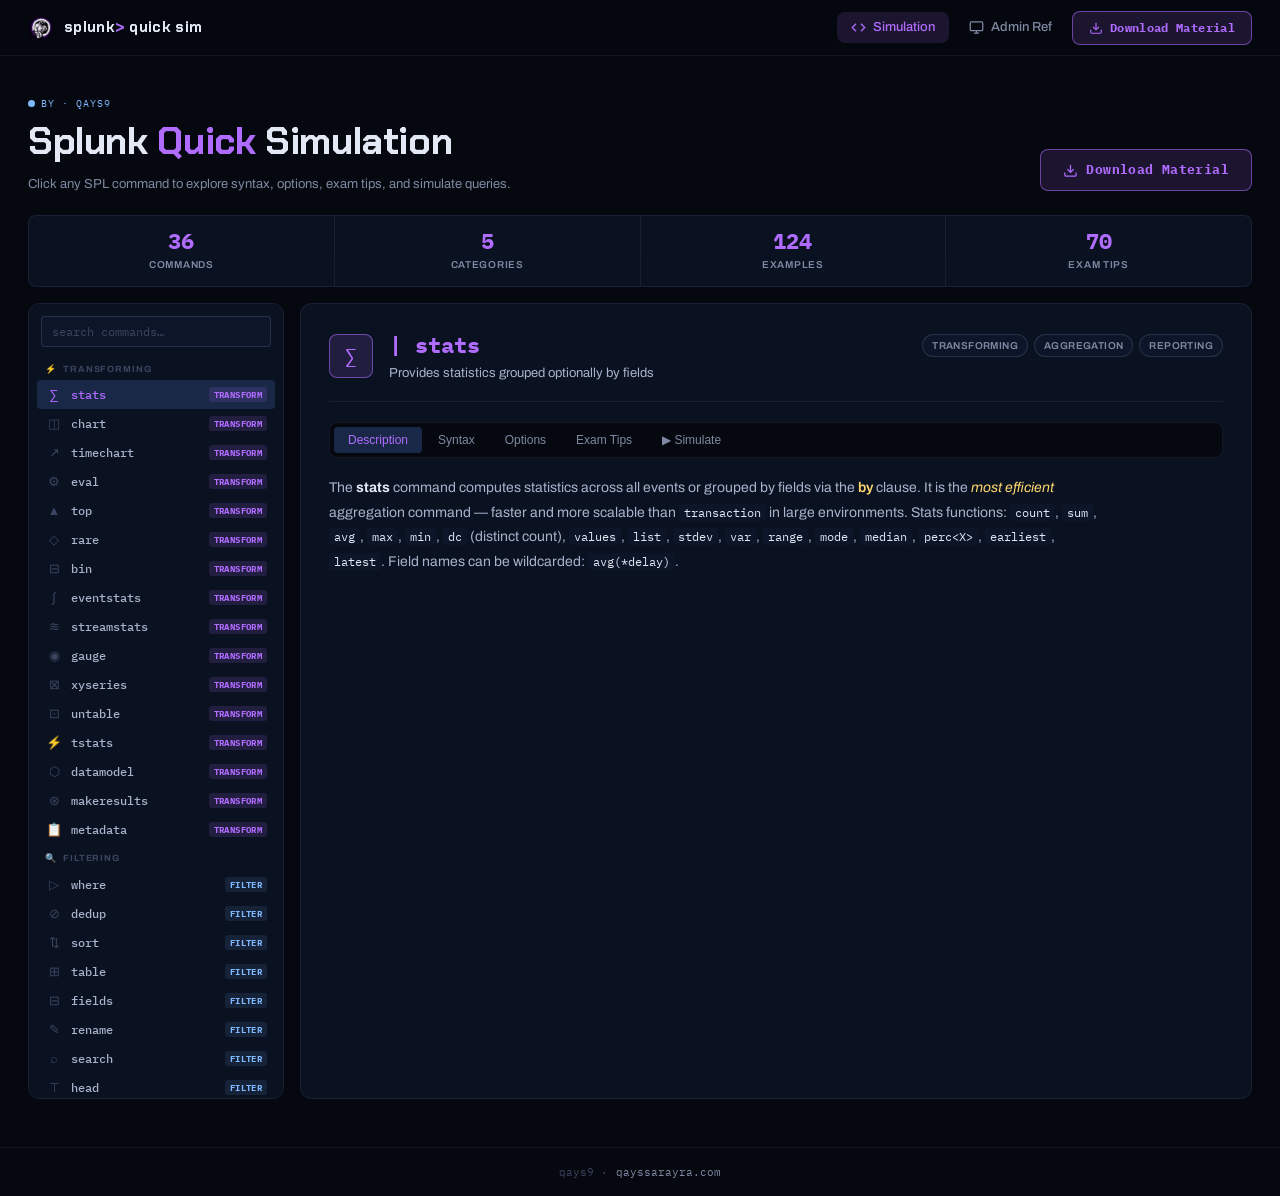
==== splk-1002/index.html @ dba1c32a "Add files via upload" ====
<!DOCTYPE html>
<html lang="en">
<head>
  <meta charset="UTF-8">
  <meta name="viewport" content="width=device-width, initial-scale=1.0">
  <title>Splunk Quick Simulation qays9</title>
  <meta name="description" content="Interactive Splunk SPL simulation tool by qays9.">
  <link rel="icon" href="assets/img/logo/qays9.png" type="image/png">
  <link rel="stylesheet" href="assets/css/root.css">
  <link rel="stylesheet" href="assets/css/style.css">
</head>
<body>

  <nav class="navbar">
    <a class="nav-brand" href="./">
      <img class="nav-logo" src="assets/img/logo/qays9.png" alt="qays9" onerror="this.style.display='none'">
      <span class="nav-title">splunk<span>&gt;</span> quick sim</span>
    </a>
    <div class="nav-links">
      <a class="nav-link active" href="./">
        <svg width="15" height="15" viewBox="0 0 24 24" fill="none" stroke="currentColor" stroke-width="2">
          <polyline points="16 18 22 12 16 6"/>
          <polyline points="8 6 2 12 8 18"/>
        </svg>
        Simulation
      </a>
      <a class="nav-link" href="../splk-1003/" target="_blank" rel="noopener">
        <svg width="15" height="15" viewBox="0 0 24 24" fill="none" stroke="currentColor" stroke-width="2">
          <rect x="2" y="3" width="20" height="14" rx="2"/>
          <path d="M8 21h8M12 17v4"/>
        </svg>
        Admin Ref
      </a>
      <a class="nav-download-btn" href="./files/PowerUser.zip" download>
        <svg width="14" height="14" viewBox="0 0 24 24" fill="none" stroke="currentColor" stroke-width="2">
          <path d="M21 15v4a2 2 0 0 1-2 2H5a2 2 0 0 1-2-2v-4"/>
          <polyline points="7 10 12 15 17 10"/>
          <line x1="12" y1="15" x2="12" y2="3"/>
        </svg>
        <span>Download Material</span>
      </a>
    </div>
  </nav>

  <div class="page-wrapper">

    <div class="hero">
      <div class="hero-left">
        <div class="hero-eyebrow">
          <svg width="7" height="7" viewBox="0 0 8 8" fill="currentColor"><circle cx="4" cy="4" r="4"/></svg>
          by &middot; qays9
        </div>
        <h1>Splunk <em>Quick</em> Simulation</h1>
        <p class="hero-sub">Click any SPL command to explore syntax, options, exam tips, and simulate queries.</p>
      </div>
      <div class="hero-actions">
        <a class="download-btn" href="./files/PowerUser.zip" download>
          <svg width="15" height="15" viewBox="0 0 24 24" fill="none" stroke="currentColor" stroke-width="2">
            <path d="M21 15v4a2 2 0 0 1-2 2H5a2 2 0 0 1-2-2v-4"/>
            <polyline points="7 10 12 15 17 10"/>
            <line x1="12" y1="15" x2="12" y2="3"/>
          </svg>
          Download Material
        </a>
      </div>
    </div>

    <div class="stats-bar" id="stats-bar"></div>

    <div class="main-layout">
      <div class="sidebar" id="sidebar"></div>
      <div class="content-area" id="content-area">
        <div id="home-grid-wrap" style="padding:20px">
          <div class="live-feed">
            <div class="live-feed-header">
              <div class="live-indicator">
                <div class="live-dot"></div>
                LIVE &middot; index=web_logs
              </div>
              <span style="font-size:10px;color:var(--text-dim);font-family:var(--font-mono)">qayssarayra.com</span>
            </div>
            <div class="live-feed-body" id="live-feed-body"></div>
          </div>
          <div id="home-grid"></div>
        </div>
      </div>
    </div>
  </div>

  <footer class="site-footer">
    qays9 &middot;
    <a href="https://qayssarayra.com" target="_blank" rel="noopener">qayssarayra.com</a>
  </footer>

  <script src="assets/js/data.js"></script>
  <script src="assets/js/sim.js"></script>
  <script src="assets/js/init.js"></script>
</body>
</html>
---- splk-1002/assets/css/root.css ----
:root {
  --bg0: #05080F;
  --bg1: #0A1120;
  --cream: #FAF7EC;
  --ink: #0B0E14;
  --amber: #B06CFF;
  --amber-soft: rgba(176, 108, 255, .14);
  --steel: rgba(148, 170, 210, .16);
  --steel-soft: rgba(148, 170, 210, .07);
  --text: #E3E9F4;
  --mut: #7E8AA3;
  --mono: 'IBM Plex Mono', monospace;
  --disp: 'Chakra Petch', sans-serif;
  --body: 'Archivo', sans-serif;

  
  --bg-primary:    #05080F;
  --bg-secondary:  #0A1120;
  --bg-tertiary:   #0D1628;
  --bg-card:       #101830;
  --bg-hover:      #141E38;
  --bg-active:     #1A2848;

  --border-subtle:  rgba(148, 170, 210, .10);
  --border-default: rgba(148, 170, 210, .18);
  --border-accent:  rgba(176, 108, 255, .55);

  --text-primary:   #E3E9F4;
  --text-secondary: #A8B4CC;
  --text-muted:     #7E8AA3;
  --text-dim:       #3A4560;

  
  --accent-cyan:       #B06CFF;
  --accent-cyan-dim:   #8A44E0;
  --accent-green:      #7EB8FF;
  --accent-green-dim:  #5090D8;
  --accent-orange:     #FF9F6B;
  --accent-orange-dim: #D97040;
  --accent-red:        #FF4F72;
  --accent-red-dim:    #D82E50;
  --accent-purple:     #D08AFF;
  --accent-purple-dim: #A855F7;
  --accent-yellow:     #FFD770;
  --accent-blue:       #7EB8FF;

  --splunk-orange:     #B06CFF;
  --splunk-orange-dim: #8A44E0;

  
  --cmd-keyword:  #FFD770;
  --cmd-pipe:     #B06CFF;
  --cmd-field:    #D08AFF;
  --cmd-value:    #FF9FC8;
  --cmd-function: #C8A0FF;
  --cmd-string:   #FFD770;
  --cmd-comment:  #3A4560;

  --font-mono: 'IBM Plex Mono', 'JetBrains Mono', monospace;
  --font-ui:   'Archivo', 'Space Grotesk', sans-serif;
  --font-disp: 'Chakra Petch', sans-serif;

  --radius-sm: 4px;
  --radius-md: 8px;
  --radius-lg: 12px;
  --radius-xl: 16px;

  --shadow-glow-cyan:   0 0 24px rgba(176, 108, 255, .18);
  --shadow-glow-green:  0 0 20px rgba(126, 184, 255, .12);
  --shadow-glow-orange: 0 0 20px rgba(176, 108, 255, .22);
  --shadow-card:        0 4px 32px rgba(0, 0, 0, .55);

  --transition:      0.18s ease;
  --transition-slow: 0.38s ease;

  
  --dark-primary-20: rgba(176, 108, 255, .20);
  --dark-primary-25: rgba(176, 108, 255, .25);
  --dark-primary-30: rgba(176, 108, 255, .30);
  --dark-primary-40: rgba(176, 108, 255, .40);
  --dark-primary-50: rgba(176, 108, 255, .50);
  --dark-primary-60: rgba(176, 108, 255, .60);
  --dark-primary-70: rgba(176, 108, 255, .70);

  --sidebar-dark-bg:   rgba(5, 8, 15, .96);
  --topbar-dark-bg:    rgba(5, 8, 15, .96);

  
  --success-primary:  #4ADE80;
  --error-primary:    #FF4F72;
  --warning-primary:  #FFD770;
  --info-primary:     #7EB8FF;

  --success-border:  rgba(74, 222, 128, .28);
  --error-border:    rgba(255, 79, 114, .28);
  --warning-border:  rgba(255, 215, 112, .28);
  --info-border:     rgba(126, 184, 255, .28);
}
---- splk-1002/assets/css/style.css ----
@import url("https://fonts.googleapis.com/css2?family=IBM+Plex+Mono:wght@400;500;600;700&family=Chakra+Petch:wght@600;700&family=Archivo:wght@400;500;600;700&display=swap");

*, *::before, *::after {
  box-sizing: border-box;
  margin: 0;
  padding: 0;
}

svg {
  display: inline-block;
  flex-shrink: 0;
  overflow: visible;
}

html {
  scroll-behavior: smooth;
}

body {
  background: var(--bg-primary);
  color: var(--text-primary);
  font-family: var(--font-ui);
  font-size: 14px;
  min-height: 100vh;
  line-height: 1.5;
}


@keyframes shimmer {
  0%   { background-position: -600px 0; }
  100% { background-position:  600px 0; }
}

.skeleton {
  background: linear-gradient(
    90deg,
    var(--bg-tertiary) 25%,
    var(--bg-hover)    50%,
    var(--bg-tertiary) 75%
  );
  background-size: 600px 100%;
  animation: shimmer 1.4s ease-in-out infinite;
  border-radius: var(--radius-sm);
}

.skeleton-line {
  height: 12px;
  margin-bottom: 8px;
  border-radius: var(--radius-sm);
}

.skeleton-line.short  { width: 40%; }
.skeleton-line.medium { width: 65%; }
.skeleton-line.long   { width: 90%; }
.skeleton-line.full   { width: 100%; }

.skeleton-card {
  height: 52px;
  border-radius: var(--radius-md);
  margin-bottom: 4px;
}

.skeleton-sidebar-item {
  height: 34px;
  border-radius: var(--radius-sm);
  margin-bottom: 3px;
}

.skeleton-sidebar-cat {
  height: 14px;
  width: 55%;
  border-radius: var(--radius-sm);
  margin: 12px 8px 6px;
}


.navbar {
  position: sticky;
  top: 0;
  z-index: 100;
  display: flex;
  align-items: center;
  justify-content: space-between;
  padding: 0 28px;
  height: 56px;
  background: var(--sidebar-dark-bg);
  backdrop-filter: blur(16px);
  border-bottom: 1px solid var(--border-subtle);
}

.nav-brand {
  display: flex;
  align-items: center;
  gap: 10px;
  text-decoration: none;
  color: var(--text-primary);
}

.nav-logo {
  width: 26px;
  height: 26px;
  object-fit: contain;
  opacity: .9;
}

.nav-title {
  font-family: var(--font-disp);
  font-size: 15px;
  font-weight: 700;
  color: var(--text-primary);
  letter-spacing: 0.02em;
}

.nav-title span {
  color: var(--splunk-orange);
}

.nav-links {
  display: flex;
  align-items: center;
  gap: 6px;
}

.nav-link {
  display: flex;
  align-items: center;
  gap: 7px;
  padding: 6px 14px;
  border-radius: var(--radius-md);
  color: var(--text-muted);
  text-decoration: none;
  font-size: 13px;
  font-weight: 500;
  transition: color var(--transition), background var(--transition);
}

.nav-link svg {
  width: 15px;
  height: 15px;
  min-width: 15px;
  min-height: 15px;
}

.nav-link:hover {
  color: var(--text-primary);
  background: var(--bg-hover);
}

.nav-link.active {
  color: var(--accent-cyan);
  background: var(--amber-soft);
}


.nav-download-btn {
  display: flex;
  align-items: center;
  gap: 7px;
  padding: 7px 16px;
  border-radius: var(--radius-md);
  background: var(--amber-soft);
  border: 1px solid var(--border-accent);
  color: var(--accent-cyan);
  font-size: 12px;
  font-weight: 700;
  font-family: var(--font-mono);
  text-decoration: none;
  letter-spacing: 0.03em;
  transition: background var(--transition), border-color var(--transition), color var(--transition), box-shadow var(--transition);
  cursor: pointer;
}

.nav-download-btn:hover {
  background: rgba(176, 108, 255, .24);
  border-color: var(--accent-cyan);
  box-shadow: var(--shadow-glow-cyan);
  color: #fff;
}

.nav-download-btn svg {
  width: 14px;
  height: 14px;
  min-width: 14px;
  min-height: 14px;
}


.page-wrapper {
  max-width: 1440px;
  margin: 0 auto;
  padding: 0 28px 48px;
}


.hero {
  padding: 36px 0 0;
  display: flex;
  align-items: flex-end;
  justify-content: space-between;
  flex-wrap: wrap;
  gap: 20px;
}

.hero-left {
  flex: 1;
  min-width: 260px;
}

.hero-eyebrow {
  display: inline-flex;
  align-items: center;
  gap: 6px;
  font-family: var(--font-mono);
  font-size: 10px;
  color: var(--accent-green);
  letter-spacing: 0.1em;
  text-transform: uppercase;
  margin-bottom: 10px;
}

.hero-eyebrow svg {
  flex-shrink: 0;
}

.hero h1 {
  font-family: var(--font-disp);
  font-size: clamp(24px, 4vw, 38px);
  font-weight: 700;
  color: var(--text-primary);
  line-height: 1.1;
  letter-spacing: -0.01em;
}

.hero h1 em {
  font-style: normal;
  color: var(--splunk-orange);
}

.hero-sub {
  margin-top: 10px;
  color: var(--text-muted);
  font-size: 13px;
  max-width: 560px;
  line-height: 1.7;
}

.hero-actions {
  display: flex;
  align-items: center;
  gap: 10px;
  flex-wrap: wrap;
  padding-bottom: 4px;
}

.download-btn {
  display: inline-flex;
  align-items: center;
  gap: 8px;
  padding: 10px 22px;
  border-radius: var(--radius-md);
  background: var(--amber-soft);
  border: 1px solid var(--border-accent);
  color: var(--accent-cyan);
  font-size: 13px;
  font-weight: 700;
  font-family: var(--font-mono);
  text-decoration: none;
  letter-spacing: 0.03em;
  transition: background var(--transition), box-shadow var(--transition), color var(--transition);
  cursor: pointer;
  white-space: nowrap;
}

.download-btn:hover {
  background: rgba(176, 108, 255, .22);
  box-shadow: var(--shadow-glow-cyan);
  color: #fff;
}

.download-btn svg {
  width: 15px;
  height: 15px;
  min-width: 15px;
  min-height: 15px;
}


.stats-bar {
  display: flex;
  gap: 0;
  flex-wrap: wrap;
  border: 1px solid var(--border-subtle);
  border-radius: var(--radius-md);
  background: var(--bg-secondary);
  margin: 20px 0 0;
  overflow: hidden;
}

.stat-item {
  flex: 1;
  min-width: 90px;
  padding: 14px 18px;
  text-align: center;
  border-right: 1px solid var(--border-subtle);
}

.stat-item:last-child {
  border-right: none;
}

.stat-num {
  display: block;
  font-family: var(--font-mono);
  font-size: 22px;
  font-weight: 700;
  color: var(--accent-cyan);
  line-height: 1;
}

.stat-label {
  display: block;
  font-size: 10px;
  font-weight: 600;
  color: var(--text-muted);
  text-transform: uppercase;
  letter-spacing: 0.07em;
  margin-top: 5px;
}


.main-layout {
  display: grid;
  grid-template-columns: 256px 1fr;
  gap: 16px;
  margin-top: 16px;
  min-height: calc(100vh - 300px);
}


.sidebar {
  background: var(--bg-secondary);
  border: 1px solid var(--border-subtle);
  border-radius: var(--radius-lg);
  padding: 12px 8px;
  height: fit-content;
  position: sticky;
  top: 72px;
  max-height: calc(100vh - 104px);
  overflow-y: auto;
}

.sidebar::-webkit-scrollbar { width: 3px; }
.sidebar::-webkit-scrollbar-track { background: transparent; }
.sidebar::-webkit-scrollbar-thumb {
  background: var(--dark-primary-25);
  border-radius: 2px;
}
.sidebar::-webkit-scrollbar-thumb:hover {
  background: var(--dark-primary-50);
}

.sidebar-search-wrap {
  padding: 0 4px 10px;
}

.sidebar-search {
  width: 100%;
  padding: 7px 10px;
  background: var(--bg-tertiary);
  border: 1px solid var(--border-default);
  border-radius: var(--radius-sm);
  color: var(--text-primary);
  font-size: 12px;
  font-family: var(--font-mono);
  outline: none;
  transition: border-color var(--transition);
}

.sidebar-search::placeholder { color: var(--text-dim); }
.sidebar-search:focus { border-color: var(--border-accent); }

.sidebar-group { margin-bottom: 2px; }

.sidebar-cat {
  display: flex;
  align-items: center;
  gap: 6px;
  padding: 6px 8px 4px;
  font-size: 9px;
  font-weight: 700;
  color: var(--text-dim);
  text-transform: uppercase;
  letter-spacing: 0.1em;
}

.sidebar-item {
  display: flex;
  align-items: center;
  gap: 8px;
  width: 100%;
  padding: 7px 8px;
  border-radius: var(--radius-sm);
  background: none;
  border: none;
  cursor: pointer;
  color: var(--text-secondary);
  text-align: left;
  transition: background var(--transition), color var(--transition);
}

.sidebar-item:hover {
  background: var(--bg-hover);
  color: var(--text-primary);
}

.sidebar-item.active {
  background: var(--bg-active);
  color: var(--accent-cyan);
}

.sidebar-icon {
  font-size: 13px;
  width: 18px;
  text-align: center;
  flex-shrink: 0;
  color: var(--text-dim);
}

.sidebar-item.active .sidebar-icon,
.sidebar-item:hover .sidebar-icon {
  color: inherit;
}

.sidebar-name {
  flex: 1;
  font-size: 12px;
  font-weight: 500;
  font-family: var(--font-mono);
}

.sidebar-tag {
  font-size: 9px;
  font-weight: 700;
  font-family: var(--font-mono);
  padding: 2px 5px;
  border-radius: 3px;
  text-transform: uppercase;
  letter-spacing: 0.04em;
}

.tag-transform  { background: var(--amber-soft);                       color: var(--accent-cyan); }
.tag-filter     { background: rgba(126, 184, 255, .10);                color: var(--accent-green); }
.tag-correlate  { background: rgba(255, 159, 107, .10);                color: var(--accent-orange); }
.tag-extract    { background: rgba(208, 138, 255, .12);                color: var(--accent-purple); }
.tag-enrich     { background: rgba(255, 215, 112, .10);                color: var(--accent-yellow); }


.content-area {
  background: var(--bg-secondary);
  border: 1px solid var(--border-subtle);
  border-radius: var(--radius-lg);
  min-height: 500px;
  overflow: hidden;
}

#home-grid-wrap {
  padding: 20px;
}

.grid-cat-label {
  font-size: 10px;
  font-weight: 700;
  text-transform: uppercase;
  letter-spacing: 0.09em;
  margin: 16px 0 6px;
  padding: 0 2px;
  color: var(--text-dim);
}

#home-grid {
  display: grid;
  grid-template-columns: repeat(auto-fill, minmax(280px, 1fr));
  gap: 6px;
}

.cmd-card {
  display: flex;
  align-items: center;
  gap: 12px;
  padding: 12px 14px;
  border-radius: var(--radius-md);
  background: var(--bg-tertiary);
  border: 1px solid var(--border-subtle);
  cursor: pointer;
  transition: background var(--transition), border-color var(--transition), transform 0.1s, box-shadow var(--transition);
}

.cmd-card:hover {
  background: var(--bg-hover);
  border-color: var(--border-accent);
  transform: translateY(-1px);
  box-shadow: var(--shadow-glow-cyan);
}

.cmd-card-icon {
  font-size: 16px;
  width: 28px;
  text-align: center;
  flex-shrink: 0;
  color: var(--accent-cyan);
  font-family: var(--font-mono);
}

.cmd-card-body { flex: 1; min-width: 0; }

.cmd-card-name {
  font-family: var(--font-mono);
  font-size: 13px;
  font-weight: 600;
  color: var(--text-primary);
}

.cmd-card-sub {
  font-size: 11px;
  color: var(--text-muted);
  margin-top: 2px;
  white-space: nowrap;
  overflow: hidden;
  text-overflow: ellipsis;
}


.live-feed {
  margin-bottom: 20px;
  border: 1px solid var(--border-subtle);
  border-radius: var(--radius-md);
  overflow: hidden;
  background: var(--bg-primary);
}

.live-feed-header {
  display: flex;
  align-items: center;
  justify-content: space-between;
  flex-wrap: wrap;
  gap: 8px;
  padding: 8px 14px;
  background: var(--bg-tertiary);
  border-bottom: 1px solid var(--border-subtle);
}

.live-indicator {
  display: flex;
  align-items: center;
  gap: 7px;
  font-family: var(--font-mono);
  font-size: 10px;
  font-weight: 700;
  color: var(--accent-green);
  letter-spacing: 0.06em;
}

.live-dot {
  width: 7px;
  height: 7px;
  border-radius: 50%;
  background: var(--accent-green);
  animation: livepulse 1.4s ease-in-out infinite;
}

@keyframes livepulse {
  0%, 100% { box-shadow: 0 0 0 0 rgba(126, 184, 255, .4); }
  50%       { box-shadow: 0 0 0 5px transparent; }
}

.live-feed-body {
  font-family: var(--font-mono);
  font-size: 11px;
  min-height: 140px;
}

.feed-row {
  display: flex;
  align-items: center;
  flex-wrap: wrap;
  gap: 10px;
  padding: 4px 14px;
  border-bottom: 1px solid var(--border-subtle);
  animation: feedin 0.3s ease;
}

@keyframes feedin {
  from { opacity: 0; transform: translateY(-3px); }
  to   { opacity: 1; transform: none; }
}

.feed-row:last-child { border-bottom: none; }

.fe-time   { color: var(--text-dim);      min-width: 58px; }
.fe-host   { color: var(--accent-orange); min-width: 170px; white-space: nowrap; overflow: hidden; text-overflow: ellipsis; }
.fe-method { color: var(--accent-cyan);   min-width: 40px; }
.fe-uri    { color: var(--accent-green);  flex: 1; white-space: nowrap; overflow: hidden; text-overflow: ellipsis; }
.fe-status { min-width: 36px; font-weight: 700; }
.fe-ok     { color: var(--accent-green); }
.fe-err    { color: var(--accent-red); }
.fe-warn   { color: var(--accent-orange); }
.fe-redir  { color: var(--accent-yellow); }
.fe-bytes  { color: var(--text-muted); min-width: 70px; text-align: right; }
.fe-user   { color: var(--accent-purple); min-width: 80px; }


.cmd-panel { padding: 24px 28px; }

.cmd-header {
  display: flex;
  align-items: flex-start;
  justify-content: space-between;
  flex-wrap: wrap;
  gap: 12px;
  margin-bottom: 20px;
  padding-bottom: 18px;
  border-bottom: 1px solid var(--border-subtle);
}

.cmd-header-left {
  display: flex;
  align-items: center;
  gap: 16px;
}

.cmd-big-icon {
  width: 44px;
  height: 44px;
  display: flex;
  align-items: center;
  justify-content: center;
  border-radius: var(--radius-md);
  background: var(--amber-soft);
  border: 1px solid var(--border-accent);
  font-size: 20px;
  font-family: var(--font-mono);
  color: var(--accent-cyan);
  flex-shrink: 0;
}

.cmd-title {
  font-family: var(--font-mono);
  font-size: 22px;
  font-weight: 700;
  color: var(--accent-cyan);
}

.cmd-subtitle {
  font-size: 13px;
  color: var(--text-secondary);
  margin-top: 3px;
}

.cmd-badges {
  display: flex;
  flex-wrap: wrap;
  gap: 6px;
  margin-top: 6px;
}

.badge {
  padding: 3px 9px;
  border-radius: 99px;
  font-size: 10px;
  font-weight: 600;
  text-transform: uppercase;
  letter-spacing: 0.04em;
  background: var(--bg-tertiary);
  border: 1px solid var(--border-default);
  color: var(--text-muted);
}


.section-tabs {
  display: flex;
  gap: 2px;
  flex-wrap: wrap;
  margin-bottom: 18px;
  padding: 4px;
  background: var(--bg-primary);
  border-radius: var(--radius-md);
  border: 1px solid var(--border-subtle);
}

.tab {
  padding: 6px 14px;
  border-radius: var(--radius-sm);
  background: none;
  border: none;
  cursor: pointer;
  color: var(--text-muted);
  font-size: 12px;
  font-weight: 500;
  transition: background var(--transition), color var(--transition);
}

.tab:hover {
  color: var(--text-primary);
  background: var(--bg-hover);
}

.tab.active {
  background: var(--bg-active);
  color: var(--accent-cyan);
}

.tab-panel        { display: none; }
.tab-panel.active { display: block; }


.desc-text {
  font-size: 14px;
  color: var(--text-secondary);
  line-height: 1.75;
  max-width: 780px;
}

.desc-text code,
.desc-text strong {
  color: var(--text-primary);
}

.desc-text code {
  font-family: var(--font-mono);
  font-size: 12px;
  padding: 1px 5px;
  background: var(--bg-tertiary);
  border-radius: 3px;
}

.desc-text em {
  font-style: italic;
  color: var(--accent-yellow);
}

.section-hint {
  font-size: 12px;
  color: var(--text-muted);
  margin-bottom: 10px;
}


.syntax-block {
  display: flex;
  flex-direction: column;
  gap: 4px;
}

.syntax-line {
  padding: 10px 14px;
  border-radius: var(--radius-md);
  background: var(--bg-primary);
  border: 1px solid var(--border-subtle);
  font-family: var(--font-mono);
  font-size: 12px;
  line-height: 1.65;
  cursor: pointer;
  white-space: pre-wrap;
  transition: background var(--transition), border-color var(--transition);
}

.syntax-line:hover {
  background: var(--bg-hover);
  border-color: var(--border-accent);
}

.spl-keyword  { color: var(--cmd-keyword);  font-weight: 600; }
.spl-pipe     { color: var(--cmd-pipe);     font-weight: 700; }
.spl-field    { color: var(--cmd-field); }
.spl-value    { color: var(--cmd-value); }
.spl-func     { color: var(--cmd-function); }
.spl-string   { color: var(--cmd-string); }
.spl-comment  { color: var(--cmd-comment); font-style: italic; }
.spl-index    { color: var(--accent-blue); }


.opts-table { width: 100%; border-collapse: collapse; }

.opts-table td {
  padding: 9px 12px;
  border-bottom: 1px solid var(--border-subtle);
  font-size: 13px;
  vertical-align: top;
}

.opts-table tr:last-child td { border-bottom: none; }

.opts-table td:first-child {
  width: 260px;
  font-family: var(--font-mono);
  font-size: 11.5px;
  color: var(--text-primary);
  white-space: nowrap;
}

.opts-table td:first-child code { background: none; }

.opts-table code {
  font-family: var(--font-mono);
  font-size: 11.5px;
  color: var(--text-primary);
}

.opts-table td:last-child { color: var(--text-secondary); }


.tips-block {
  display: flex;
  flex-direction: column;
  gap: 8px;
}

.tip-item {
  padding: 12px 16px;
  border-radius: var(--radius-md);
  background: rgba(255, 215, 112, .04);
  border: 1px solid rgba(255, 215, 112, .18);
  font-size: 13px;
  line-height: 1.65;
  color: var(--text-secondary);
}

.tip-item strong { color: var(--accent-yellow); }

.tip-item code {
  font-family: var(--font-mono);
  font-size: 11.5px;
  color: var(--text-primary);
  padding: 1px 4px;
  background: var(--bg-tertiary);
  border-radius: 3px;
}

.tip-item em {
  font-style: italic;
  color: var(--text-primary);
}


.sim-wrap {
  display: flex;
  flex-direction: column;
  gap: 12px;
}

.sim-toolbar {
  display: flex;
  align-items: center;
  justify-content: space-between;
  flex-wrap: wrap;
  gap: 8px;
}

.sim-presets {
  display: flex;
  flex-wrap: wrap;
  gap: 6px;
}

.preset-btn {
  padding: 5px 10px;
  border-radius: var(--radius-sm);
  background: var(--bg-tertiary);
  border: 1px solid var(--border-default);
  color: var(--text-secondary);
  font-size: 11px;
  font-family: var(--font-mono);
  cursor: pointer;
  transition: background var(--transition), color var(--transition);
}

.preset-btn:hover {
  background: var(--bg-hover);
  color: var(--text-primary);
  border-color: var(--border-accent);
}

.sim-actions {
  display: flex;
  gap: 6px;
}

.sim-run-btn {
  padding: 7px 18px;
  border-radius: var(--radius-sm);
  background: var(--accent-cyan);
  border: none;
  cursor: pointer;
  color: var(--bg-primary);
  font-size: 12px;
  font-weight: 700;
  transition: opacity var(--transition), box-shadow var(--transition);
}

.sim-run-btn:hover {
  opacity: .85;
  box-shadow: var(--shadow-glow-cyan);
}

.sim-clear-btn {
  padding: 7px 12px;
  border-radius: var(--radius-sm);
  background: var(--bg-tertiary);
  border: 1px solid var(--border-default);
  color: var(--text-muted);
  font-size: 12px;
  cursor: pointer;
  transition: background var(--transition), color var(--transition);
}

.sim-clear-btn:hover {
  background: var(--bg-hover);
  color: var(--accent-red);
}

.sim-terminal {
  border-radius: var(--radius-md);
  overflow: hidden;
  border: 1px solid var(--border-default);
  background: var(--bg-primary);
}

.terminal-dots {
  display: flex;
  gap: 6px;
  padding: 8px 12px;
  background: var(--bg-tertiary);
  border-bottom: 1px solid var(--border-subtle);
}

.terminal-dots span {
  width: 10px;
  height: 10px;
  border-radius: 50%;
}

.terminal-dots span:nth-child(1) { background: #ff5f57; }
.terminal-dots span:nth-child(2) { background: #febc2e; }
.terminal-dots span:nth-child(3) { background: #28c840; }

.terminal-label {
  padding: 4px 14px;
  font-size: 10px;
  font-family: var(--font-mono);
  color: var(--text-dim);
  background: var(--bg-tertiary);
  border-bottom: 1px solid var(--border-subtle);
}

.sim-input {
  width: 100%;
  min-height: 80px;
  max-height: 200px;
  padding: 12px 14px;
  background: var(--bg-primary);
  border: none;
  outline: none;
  resize: vertical;
  color: var(--accent-green);
  font-family: var(--font-mono);
  font-size: 13px;
  line-height: 1.6;
  caret-color: var(--accent-cyan);
}

.sim-output {
  min-height: 80px;
  border: 1px solid var(--border-subtle);
  border-radius: var(--radius-md);
  background: var(--bg-primary);
  overflow: hidden;
}

.sim-empty {
  padding: 24px 20px;
  font-size: 13px;
  color: var(--text-muted);
  font-family: var(--font-mono);
  text-align: center;
}

.sim-error {
  padding: 16px 20px;
  font-size: 13px;
  color: var(--accent-red);
  font-family: var(--font-mono);
  background: rgba(255, 79, 114, .06);
}

.sim-loading {
  display: flex;
  align-items: center;
  gap: 10px;
  padding: 20px;
  font-family: var(--font-mono);
  font-size: 12px;
  color: var(--text-muted);
}

.spin {
  width: 14px;
  height: 14px;
  border-radius: 50%;
  border: 2px solid var(--border-default);
  border-top-color: var(--accent-cyan);
  animation: spin .6s linear infinite;
}

@keyframes spin { to { transform: rotate(360deg); } }


.result-meta {
  padding: 6px 12px;
  font-family: var(--font-mono);
  font-size: 10px;
  color: var(--text-muted);
  background: var(--bg-tertiary);
  border-bottom: 1px solid var(--border-subtle);
}

.result-scroll { overflow-x: auto; }

.result-table {
  width: 100%;
  border-collapse: collapse;
  font-family: var(--font-mono);
  font-size: 12px;
}

.result-table thead { background: var(--bg-tertiary); }

.result-table th {
  padding: 8px 12px;
  text-align: left;
  font-size: 10px;
  font-weight: 700;
  color: var(--text-muted);
  text-transform: uppercase;
  letter-spacing: 0.05em;
  border-bottom: 1px solid var(--border-default);
  white-space: nowrap;
}

.result-table td {
  padding: 6px 12px;
  border-bottom: 1px solid var(--border-subtle);
  max-width: 260px;
  overflow: hidden;
  text-overflow: ellipsis;
  white-space: nowrap;
  vertical-align: middle;
}

.result-table tr:last-child td { border-bottom: none; }
.result-table tbody tr:hover { background: var(--bg-hover); }

.highlight {
  color: var(--accent-cyan);
  font-weight: 600;
}


.prac-wrapper {
  max-width: 860px;
  margin: 0 auto;
  padding: 0 24px 60px;
}

.prac-hero { padding: 24px 0 16px; }

.prac-hero h1 {
  font-size: 26px;
  font-weight: 700;
  color: var(--text-primary);
  font-family: var(--font-disp);
}

.prac-hero h1 em {
  font-style: normal;
  color: var(--accent-cyan);
}

.prac-hero p {
  color: var(--text-secondary);
  font-size: 13px;
  margin-top: 6px;
}

.prac-stats-bar {
  display: grid;
  grid-template-columns: repeat(4, 1fr);
  gap: 0;
  background: var(--bg-secondary);
  border: 1px solid var(--border-subtle);
  border-radius: var(--radius-md);
  overflow: hidden;
  margin-bottom: 16px;
}

.prac-stat {
  padding: 12px 16px;
  text-align: center;
  border-right: 1px solid var(--border-subtle);
}

.prac-stat:last-child { border-right: none; }

.prac-stat-num {
  display: block;
  font-family: var(--font-mono);
  font-size: 22px;
  font-weight: 700;
  line-height: 1;
}

.prac-stat-num.green  { color: var(--accent-green); }
.prac-stat-num.red    { color: var(--accent-red); }
.prac-stat-num.yellow { color: var(--accent-yellow); }
.prac-stat-num.cyan   { color: var(--accent-cyan); }

.prac-stat-label {
  display: block;
  font-size: 10px;
  font-weight: 600;
  text-transform: uppercase;
  letter-spacing: 0.06em;
  color: var(--text-muted);
  margin-top: 4px;
}

.progress-track {
  height: 3px;
  background: var(--bg-tertiary);
  border-radius: 99px;
  margin-bottom: 16px;
  overflow: hidden;
}

.progress-bar {
  height: 100%;
  background: var(--accent-green);
  border-radius: 99px;
  transition: width .5s ease;
}

.prac-controls {
  display: flex;
  align-items: center;
  justify-content: space-between;
  flex-wrap: wrap;
  gap: 8px;
  margin-bottom: 20px;
}

.filter-tabs {
  display: flex;
  gap: 4px;
  flex-wrap: wrap;
}

.filter-tab {
  padding: 6px 12px;
  border-radius: var(--radius-sm);
  background: var(--bg-secondary);
  border: 1px solid var(--border-subtle);
  color: var(--text-muted);
  font-size: 12px;
  font-weight: 500;
  cursor: pointer;
  transition: background var(--transition), color var(--transition);
}

.filter-tab:hover {
  background: var(--bg-hover);
  color: var(--text-primary);
}

.filter-tab.active {
  background: var(--amber-soft);
  border-color: var(--accent-cyan);
  color: var(--accent-cyan);
}

.filter-tab span {
  font-family: var(--font-mono);
  font-size: 10px;
  opacity: .7;
  margin-left: 4px;
}

.prac-action-btns {
  display: flex;
  gap: 6px;
}

.prac-btn {
  padding: 6px 14px;
  border-radius: var(--radius-sm);
  border: 1px solid var(--border-default);
  background: var(--bg-secondary);
  color: var(--text-secondary);
  font-size: 12px;
  cursor: pointer;
  transition: background var(--transition), color var(--transition);
}

.prac-btn:hover {
  background: var(--bg-hover);
  color: var(--text-primary);
}

.prac-btn.danger:hover {
  color: var(--accent-red);
  border-color: var(--accent-red);
}

#questions-container {
  display: flex;
  flex-direction: column;
  gap: 12px;
}

.pq-card {
  background: var(--bg-secondary);
  border: 1px solid var(--border-subtle);
  border-radius: var(--radius-lg);
  padding: 20px;
  transition: border-color var(--transition);
}

.pq-card.pq-answered { border-color: var(--border-default); }

.pq-header {
  display: flex;
  align-items: center;
  gap: 8px;
  margin-bottom: 12px;
  flex-wrap: wrap;
}

.pq-num {
  font-family: var(--font-mono);
  font-size: 11px;
  font-weight: 700;
  color: var(--text-dim);
  min-width: 32px;
}

.pq-domain {
  font-size: 10px;
  font-weight: 600;
  text-transform: uppercase;
  letter-spacing: 0.05em;
  color: var(--accent-cyan);
  background: var(--amber-soft);
  padding: 2px 7px;
  border-radius: 99px;
}

.pq-multi {
  font-size: 9px;
  font-weight: 700;
  text-transform: uppercase;
  color: var(--accent-purple);
  background: rgba(208, 138, 255, .10);
  padding: 2px 6px;
  border-radius: 99px;
}

.pq-badge {
  font-size: 10px;
  font-weight: 700;
  padding: 2px 8px;
  border-radius: 99px;
  margin-left: auto;
}

.pq-badge-correct {
  background: rgba(74, 222, 128, .10);
  color: var(--success-primary);
}

.pq-badge-incorrect {
  background: rgba(255, 79, 114, .10);
  color: var(--accent-red);
}

.pq-question {
  font-size: 14px;
  color: var(--text-primary);
  line-height: 1.65;
  margin-bottom: 14px;
  font-weight: 500;
}

.pq-opts {
  display: flex;
  flex-direction: column;
  gap: 6px;
}

.pq-opt {
  display: flex;
  align-items: flex-start;
  gap: 10px;
  padding: 10px 14px;
  border-radius: var(--radius-md);
  background: var(--bg-tertiary);
  border: 1px solid var(--border-subtle);
  cursor: pointer;
  text-align: left;
  width: 100%;
  font-size: 13px;
  color: var(--text-secondary);
  transition: background var(--transition), border-color var(--transition), color var(--transition);
}

button.pq-opt { font-family: inherit; }
label.pq-opt  { cursor: pointer; }

.pq-opt:not(.pq-locked):hover {
  background: var(--bg-hover);
  border-color: var(--border-accent);
  color: var(--text-primary);
}

.pq-opt.pq-correct {
  background: rgba(74, 222, 128, .07);
  border-color: var(--success-primary);
  color: var(--success-primary);
}

.pq-opt.pq-wrong {
  background: rgba(255, 79, 114, .07);
  border-color: var(--accent-red);
  color: var(--accent-red);
}

.pq-opt.pq-locked {
  cursor: default;
  pointer-events: none;
}

.pq-opt-letter {
  font-family: var(--font-mono);
  font-size: 11px;
  font-weight: 700;
  color: var(--text-muted);
  min-width: 18px;
  flex-shrink: 0;
  margin-top: 1px;
}

.pq-check {
  margin-top: 2px;
  flex-shrink: 0;
  accent-color: var(--accent-cyan);
  cursor: pointer;
}

.pq-submit-wrap { margin-top: 10px; }

.pq-submit-btn {
  padding: 8px 20px;
  border-radius: var(--radius-sm);
  background: var(--accent-cyan);
  border: none;
  cursor: pointer;
  color: var(--bg-primary);
  font-size: 13px;
  font-weight: 700;
  transition: opacity var(--transition);
}

.pq-submit-btn:disabled { opacity: .35; cursor: default; }
.pq-submit-btn:not(:disabled):hover { opacity: .85; }

.pq-explanation {
  margin-top: 14px;
  padding: 12px 14px;
  background: var(--amber-soft);
  border: 1px solid var(--border-accent);
  border-radius: var(--radius-md);
  font-size: 13px;
  color: var(--text-secondary);
  line-height: 1.65;
}

.pq-explanation strong { color: var(--accent-cyan); }

.pq-error {
  padding: 24px;
  text-align: center;
  color: var(--accent-red);
  font-size: 13px;
}

.pq-empty {
  padding: 40px;
  text-align: center;
  color: var(--text-muted);
  font-size: 13px;
}


#score-overlay {
  position: fixed;
  inset: 0;
  z-index: 200;
  background: rgba(5, 8, 15, .88);
  backdrop-filter: blur(10px);
  display: none;
  align-items: center;
  justify-content: center;
}

.score-modal {
  background: var(--bg-secondary);
  border: 1px solid var(--border-default);
  border-radius: var(--radius-xl);
  padding: 40px 48px;
  text-align: center;
  max-width: 380px;
  width: 90%;
}

.score-grade {
  font-family: var(--font-disp);
  font-size: 72px;
  font-weight: 700;
  line-height: 1;
  margin-bottom: 8px;
}

.score-pct {
  font-family: var(--font-mono);
  font-size: 36px;
  font-weight: 700;
  color: var(--text-primary);
  margin-bottom: 6px;
}

.score-detail {
  font-size: 13px;
  color: var(--text-muted);
  font-family: var(--font-mono);
  margin-bottom: 16px;
}

.score-bar {
  height: 4px;
  background: var(--bg-tertiary);
  border-radius: 99px;
  margin-bottom: 16px;
  overflow: hidden;
}

.score-fill {
  height: 100%;
  border-radius: 99px;
  transition: width 1s ease;
}

.score-msg {
  font-size: 14px;
  color: var(--text-secondary);
  margin-bottom: 24px;
}

.score-actions {
  display: flex;
  gap: 10px;
  justify-content: center;
}

.score-reset {
  padding: 9px 22px;
  border-radius: var(--radius-sm);
  background: var(--accent-cyan);
  border: none;
  cursor: pointer;
  color: var(--bg-primary);
  font-size: 13px;
  font-weight: 700;
}

.score-close {
  padding: 9px 22px;
  border-radius: var(--radius-sm);
  background: var(--bg-tertiary);
  border: 1px solid var(--border-default);
  color: var(--text-secondary);
  font-size: 13px;
  cursor: pointer;
}


.sim-trace-btn {
  padding: 7px 12px;
  border-radius: var(--radius-sm);
  background: var(--bg-tertiary);
  border: 1px solid var(--border-default);
  color: var(--text-muted);
  font-size: 12px;
  font-family: var(--font-mono);
  cursor: pointer;
  transition: background var(--transition), color var(--transition), border-color var(--transition);
}

.sim-trace-btn:hover {
  background: var(--bg-hover);
  color: var(--accent-purple);
  border-color: var(--accent-purple-dim);
}

.sim-trace-btn.active {
  background: rgba(208, 138, 255, .10);
  color: var(--accent-purple);
  border-color: var(--accent-purple);
}

.trace-wrap {
  display: flex;
  flex-direction: column;
  gap: 0;
}

.trace-step {
  border: 1px solid var(--border-subtle);
  border-radius: var(--radius-md);
  overflow: hidden;
  margin-bottom: 4px;
  background: var(--bg-primary);
}

.trace-step.trace-final {
  border-color: var(--accent-cyan-dim);
  box-shadow: 0 0 14px rgba(176, 108, 255, .10);
}

.trace-step-header {
  display: flex;
  align-items: center;
  gap: 10px;
  padding: 7px 12px;
  background: var(--bg-tertiary);
  border-bottom: 1px solid var(--border-subtle);
}

.trace-step-num {
  display: inline-flex;
  align-items: center;
  justify-content: center;
  width: 20px;
  height: 20px;
  border-radius: 4px;
  background: var(--bg-hover);
  color: var(--accent-cyan);
  font-size: 10px;
  font-weight: 700;
  font-family: var(--font-mono);
  flex-shrink: 0;
}

.trace-final .trace-step-num {
  background: rgba(208, 138, 255, .15);
  color: var(--accent-purple);
}

.trace-step-label {
  font-family: var(--font-mono);
  font-size: 12px;
  font-weight: 600;
  color: var(--text-primary);
  flex: 1;
}

.trace-step-count {
  font-family: var(--font-mono);
  font-size: 10px;
  color: var(--accent-cyan);
  font-weight: 700;
}

.trace-step-note {
  font-family: var(--font-mono);
  font-size: 9px;
  color: var(--text-dim);
  padding: 2px 5px;
  background: var(--bg-hover);
  border-radius: 3px;
}

.trace-cmd {
  padding: 4px 12px 6px;
  background: rgba(0, 0, 0, .20);
  border-bottom: 1px solid var(--border-subtle);
}

.trace-cmd code {
  font-family: var(--font-mono);
  font-size: 10px;
  color: var(--text-muted);
}

.trace-arrow {
  text-align: center;
  font-family: var(--font-mono);
  font-size: 10px;
  color: var(--text-dim);
  padding: 2px 0;
}

.trace-step .result-table   { font-size: 11px; }
.trace-step .result-table th { font-size: 9px; padding: 5px 10px; }
.trace-step .result-table td { padding: 4px 10px; font-size: 11px; }
.trace-step .result-meta     { font-size: 9px; padding: 4px 10px; }


.site-footer {
  border-top: 1px solid var(--border-subtle);
  padding: 16px 28px;
  display: flex;
  align-items: center;
  justify-content: center;
  gap: 8px;
  font-size: 11px;
  color: var(--text-dim);
  font-family: var(--font-mono);
}

.site-footer a {
  color: var(--text-muted);
  text-decoration: none;
  transition: color var(--transition);
}

.site-footer a:hover { color: var(--accent-cyan); }


::-webkit-scrollbar               { width: 6px; height: 6px; }
::-webkit-scrollbar-track         { background: var(--bg-secondary); border-radius: 99px; }
::-webkit-scrollbar-thumb         { background: var(--dark-primary-30); border-radius: 99px; }
::-webkit-scrollbar-thumb:hover   { background: var(--dark-primary-60); }
::-webkit-scrollbar-corner        { background: var(--bg-secondary); }

*       { scrollbar-width: thin; scrollbar-color: var(--dark-primary-30) var(--bg-secondary); }
*:hover { scrollbar-color: var(--dark-primary-60) var(--bg-secondary); }

.result-scroll::-webkit-scrollbar        { height: 5px; }
.result-scroll::-webkit-scrollbar-track  { background: var(--bg-tertiary); border-radius: 99px; }
.result-scroll::-webkit-scrollbar-thumb  { background: var(--dark-primary-40); border-radius: 99px; }
.result-scroll::-webkit-scrollbar-thumb:hover { background: var(--dark-primary-70); }

.sim-input::-webkit-scrollbar             { width: 4px; }
.sim-input::-webkit-scrollbar-track       { background: transparent; }
.sim-input::-webkit-scrollbar-thumb       { background: var(--dark-primary-20); border-radius: 99px; }
.sim-input::-webkit-scrollbar-thumb:hover { background: var(--dark-primary-50); }


@media (max-width: 900px) {
  .main-layout {
    grid-template-columns: 1fr;
  }

  .sidebar {
    position: static;
    max-height: 340px;
  }

  .hero {
    flex-direction: column;
    align-items: flex-start;
    gap: 16px;
  }

  #home-grid {
    grid-template-columns: 1fr;
  }
}

@media (max-width: 600px) {
  .navbar { padding: 0 16px; }
  .page-wrapper { padding: 0 16px 40px; }
  .stats-bar .stat-item { min-width: 70px; }
  .cmd-header { flex-direction: column; }
  .prac-stats-bar { grid-template-columns: repeat(2, 1fr); }
  .opts-table td:first-child { width: 180px; }
  .cmd-panel { padding: 16px; }
  .nav-download-btn span { display: none; }
}
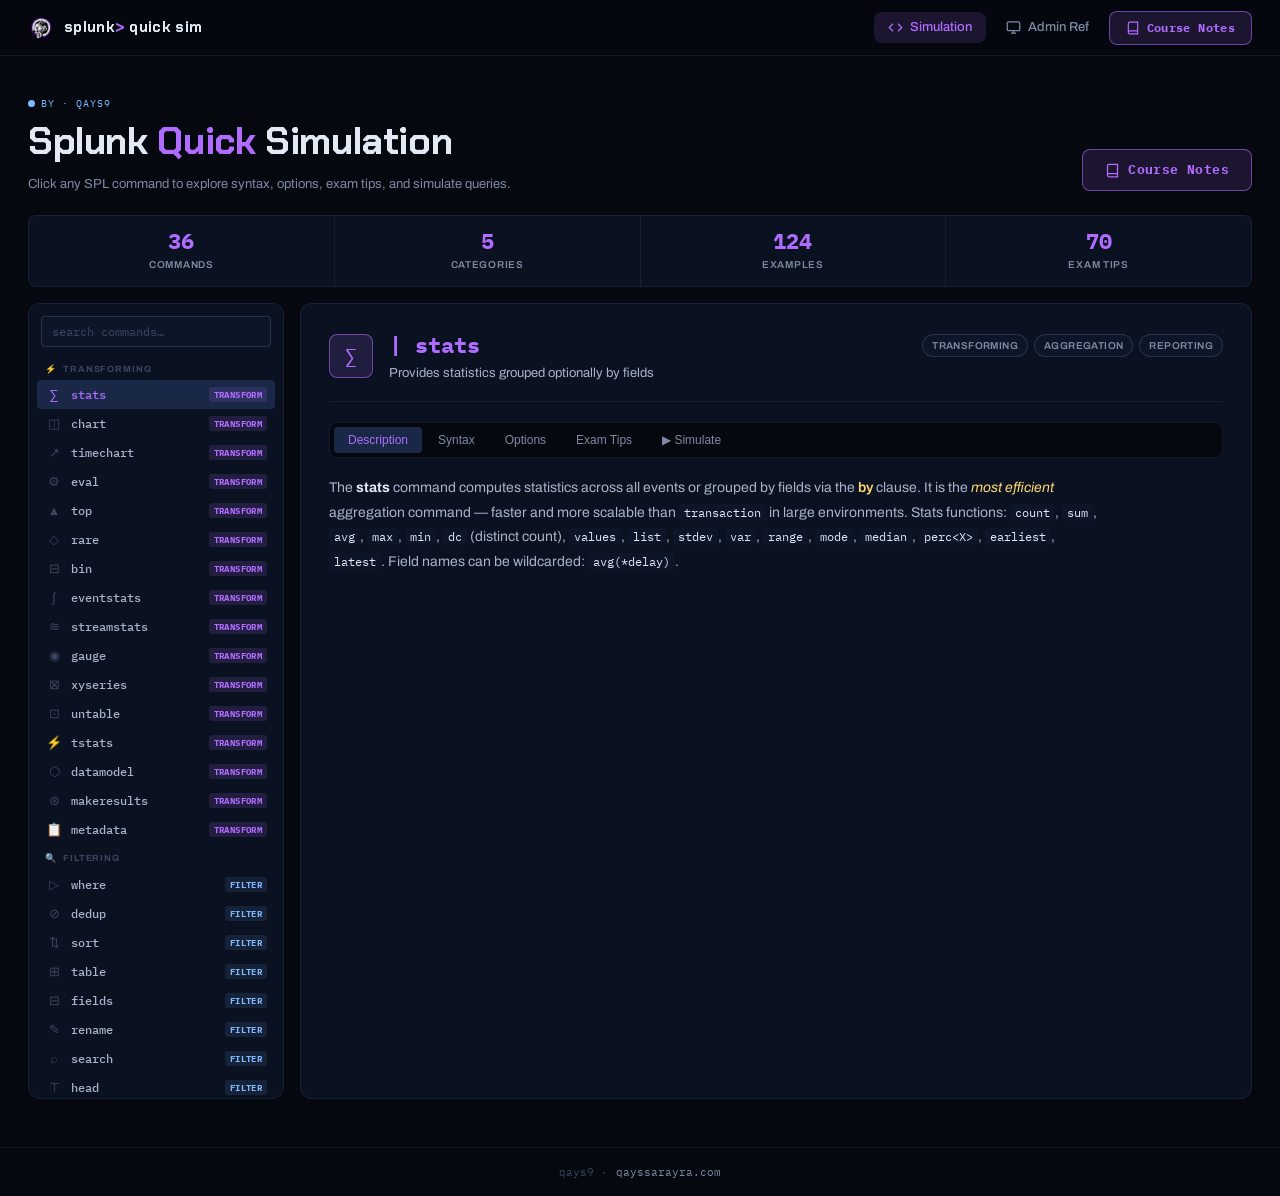
==== commit 3aa5e53f: "Add files via upload" ====
--- a/splk-1002/index.html
+++ b/splk-1002/index.html
@@ -1,99 +1,97 @@
-<!DOCTYPE html>
-<html lang="en">
-<head>
-  <meta charset="UTF-8">
-  <meta name="viewport" content="width=device-width, initial-scale=1.0">
-  <title>Splunk Quick Simulation qays9</title>
-  <meta name="description" content="Interactive Splunk SPL simulation tool by qays9.">
-  <link rel="icon" href="assets/img/logo/qays9.png" type="image/png">
-  <link rel="stylesheet" href="assets/css/root.css">
-  <link rel="stylesheet" href="assets/css/style.css">
-</head>
-<body>
-
-  <nav class="navbar">
-    <a class="nav-brand" href="./">
-      <img class="nav-logo" src="assets/img/logo/qays9.png" alt="qays9" onerror="this.style.display='none'">
-      <span class="nav-title">splunk<span>&gt;</span> quick sim</span>
-    </a>
-    <div class="nav-links">
-      <a class="nav-link active" href="./">
-        <svg width="15" height="15" viewBox="0 0 24 24" fill="none" stroke="currentColor" stroke-width="2">
-          <polyline points="16 18 22 12 16 6"/>
-          <polyline points="8 6 2 12 8 18"/>
-        </svg>
-        Simulation
-      </a>
-      <a class="nav-link" href="../splk-1003/" target="_blank" rel="noopener">
-        <svg width="15" height="15" viewBox="0 0 24 24" fill="none" stroke="currentColor" stroke-width="2">
-          <rect x="2" y="3" width="20" height="14" rx="2"/>
-          <path d="M8 21h8M12 17v4"/>
-        </svg>
-        Admin Ref
-      </a>
-      <a class="nav-download-btn" href="./files/PowerUser.zip" download>
-        <svg width="14" height="14" viewBox="0 0 24 24" fill="none" stroke="currentColor" stroke-width="2">
-          <path d="M21 15v4a2 2 0 0 1-2 2H5a2 2 0 0 1-2-2v-4"/>
-          <polyline points="7 10 12 15 17 10"/>
-          <line x1="12" y1="15" x2="12" y2="3"/>
-        </svg>
-        <span>Download Material</span>
-      </a>
-    </div>
-  </nav>
-
-  <div class="page-wrapper">
-
-    <div class="hero">
-      <div class="hero-left">
-        <div class="hero-eyebrow">
-          <svg width="7" height="7" viewBox="0 0 8 8" fill="currentColor"><circle cx="4" cy="4" r="4"/></svg>
-          by &middot; qays9
-        </div>
-        <h1>Splunk <em>Quick</em> Simulation</h1>
-        <p class="hero-sub">Click any SPL command to explore syntax, options, exam tips, and simulate queries.</p>
-      </div>
-      <div class="hero-actions">
-        <a class="download-btn" href="./files/PowerUser.zip" download>
-          <svg width="15" height="15" viewBox="0 0 24 24" fill="none" stroke="currentColor" stroke-width="2">
-            <path d="M21 15v4a2 2 0 0 1-2 2H5a2 2 0 0 1-2-2v-4"/>
-            <polyline points="7 10 12 15 17 10"/>
-            <line x1="12" y1="15" x2="12" y2="3"/>
-          </svg>
-          Download Material
-        </a>
-      </div>
-    </div>
-
-    <div class="stats-bar" id="stats-bar"></div>
-
-    <div class="main-layout">
-      <div class="sidebar" id="sidebar"></div>
-      <div class="content-area" id="content-area">
-        <div id="home-grid-wrap" style="padding:20px">
-          <div class="live-feed">
-            <div class="live-feed-header">
-              <div class="live-indicator">
-                <div class="live-dot"></div>
-                LIVE &middot; index=web_logs
-              </div>
-              <span style="font-size:10px;color:var(--text-dim);font-family:var(--font-mono)">qayssarayra.com</span>
-            </div>
-            <div class="live-feed-body" id="live-feed-body"></div>
-          </div>
-          <div id="home-grid"></div>
-        </div>
-      </div>
-    </div>
-  </div>
-
-  <footer class="site-footer">
-    qays9 &middot;
-    <a href="https://qayssarayra.com" target="_blank" rel="noopener">qayssarayra.com</a>
-  </footer>
-
-  <script src="assets/js/data.js"></script>
-  <script src="assets/js/sim.js"></script>
-  <script src="assets/js/init.js"></script>
-</body>
+<!DOCTYPE html>
+<html lang="en">
+<head>
+  <meta charset="UTF-8">
+  <meta name="viewport" content="width=device-width, initial-scale=1.0">
+  <title>Splunk Quick Simulation qays9</title>
+  <meta name="description" content="Interactive Splunk SPL simulation tool by qays9.">
+  <link rel="icon" href="assets/img/logo/qays9.png" type="image/png">
+  <link rel="stylesheet" href="assets/css/root.css">
+  <link rel="stylesheet" href="assets/css/style.css">
+</head>
+<body>
+
+  <nav class="navbar">
+    <a class="nav-brand" href="./">
+      <img class="nav-logo" src="assets/img/logo/qays9.png" alt="qays9" onerror="this.style.display='none'">
+      <span class="nav-title">splunk<span>&gt;</span> quick sim</span>
+    </a>
+    <div class="nav-links">
+      <a class="nav-link active" href="./">
+        <svg width="15" height="15" viewBox="0 0 24 24" fill="none" stroke="currentColor" stroke-width="2">
+          <polyline points="16 18 22 12 16 6"/>
+          <polyline points="8 6 2 12 8 18"/>
+        </svg>
+        Simulation
+      </a>
+      <a class="nav-link" href="../splk-1003/" target="_blank" rel="noopener">
+        <svg width="15" height="15" viewBox="0 0 24 24" fill="none" stroke="currentColor" stroke-width="2">
+          <rect x="2" y="3" width="20" height="14" rx="2"/>
+          <path d="M8 21h8M12 17v4"/>
+        </svg>
+        Admin Ref
+      </a>
+      <a class="nav-download-btn" href="https://qayssarayra.com/vault/post/splunk-power-user-course" target="_blank" rel="noopener">
+        <svg width="14" height="14" viewBox="0 0 24 24" fill="none" stroke="currentColor" stroke-width="2">
+          <path d="M4 19.5A2.5 2.5 0 0 1 6.5 17H20"/>
+          <path d="M6.5 2H20v20H6.5A2.5 2.5 0 0 1 4 19.5v-15A2.5 2.5 0 0 1 6.5 2z"/>
+        </svg>
+        <span>Course Notes</span>
+      </a>
+    </div>
+  </nav>
+
+  <div class="page-wrapper">
+
+    <div class="hero">
+      <div class="hero-left">
+        <div class="hero-eyebrow">
+          <svg width="7" height="7" viewBox="0 0 8 8" fill="currentColor"><circle cx="4" cy="4" r="4"/></svg>
+          by &middot; qays9
+        </div>
+        <h1>Splunk <em>Quick</em> Simulation</h1>
+        <p class="hero-sub">Click any SPL command to explore syntax, options, exam tips, and simulate queries.</p>
+      </div>
+      <div class="hero-actions">
+        <a class="download-btn" href="https://qayssarayra.com/vault/post/splunk-power-user-course" target="_blank" rel="noopener">
+          <svg width="15" height="15" viewBox="0 0 24 24" fill="none" stroke="currentColor" stroke-width="2">
+            <path d="M4 19.5A2.5 2.5 0 0 1 6.5 17H20"/>
+            <path d="M6.5 2H20v20H6.5A2.5 2.5 0 0 1 4 19.5v-15A2.5 2.5 0 0 1 6.5 2z"/>
+          </svg>
+          Course Notes
+        </a>
+      </div>
+    </div>
+
+    <div class="stats-bar" id="stats-bar"></div>
+
+    <div class="main-layout">
+      <div class="sidebar" id="sidebar"></div>
+      <div class="content-area" id="content-area">
+        <div id="home-grid-wrap" style="padding:20px">
+          <div class="live-feed">
+            <div class="live-feed-header">
+              <div class="live-indicator">
+                <div class="live-dot"></div>
+                LIVE &middot; index=web_logs
+              </div>
+              <span style="font-size:10px;color:var(--text-dim);font-family:var(--font-mono)">qayssarayra.com</span>
+            </div>
+            <div class="live-feed-body" id="live-feed-body"></div>
+          </div>
+          <div id="home-grid"></div>
+        </div>
+      </div>
+    </div>
+  </div>
+
+  <footer class="site-footer">
+    qays9 &middot;
+    <a href="https://qayssarayra.com" target="_blank" rel="noopener">qayssarayra.com</a>
+  </footer>
+
+  <script src="assets/js/data.js"></script>
+  <script src="assets/js/sim.js"></script>
+  <script src="assets/js/init.js"></script>
+</body>
 </html>
